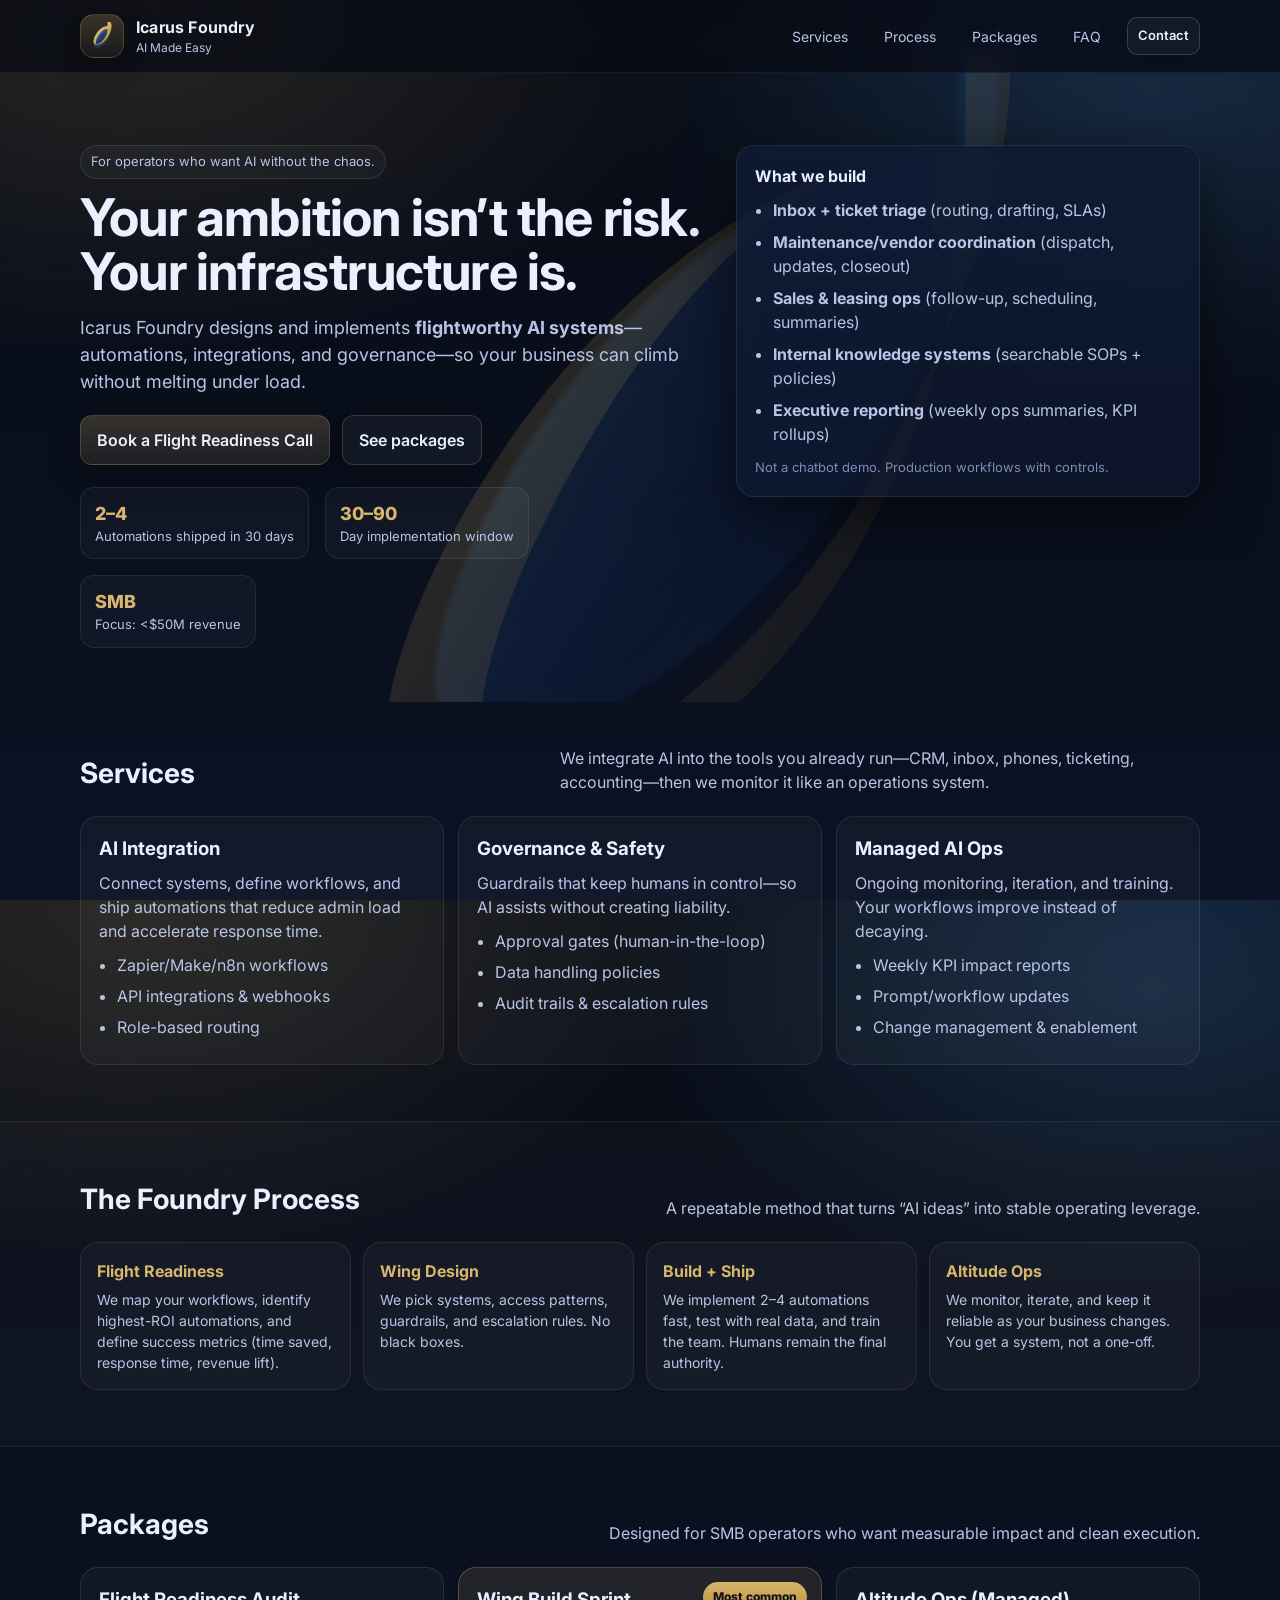
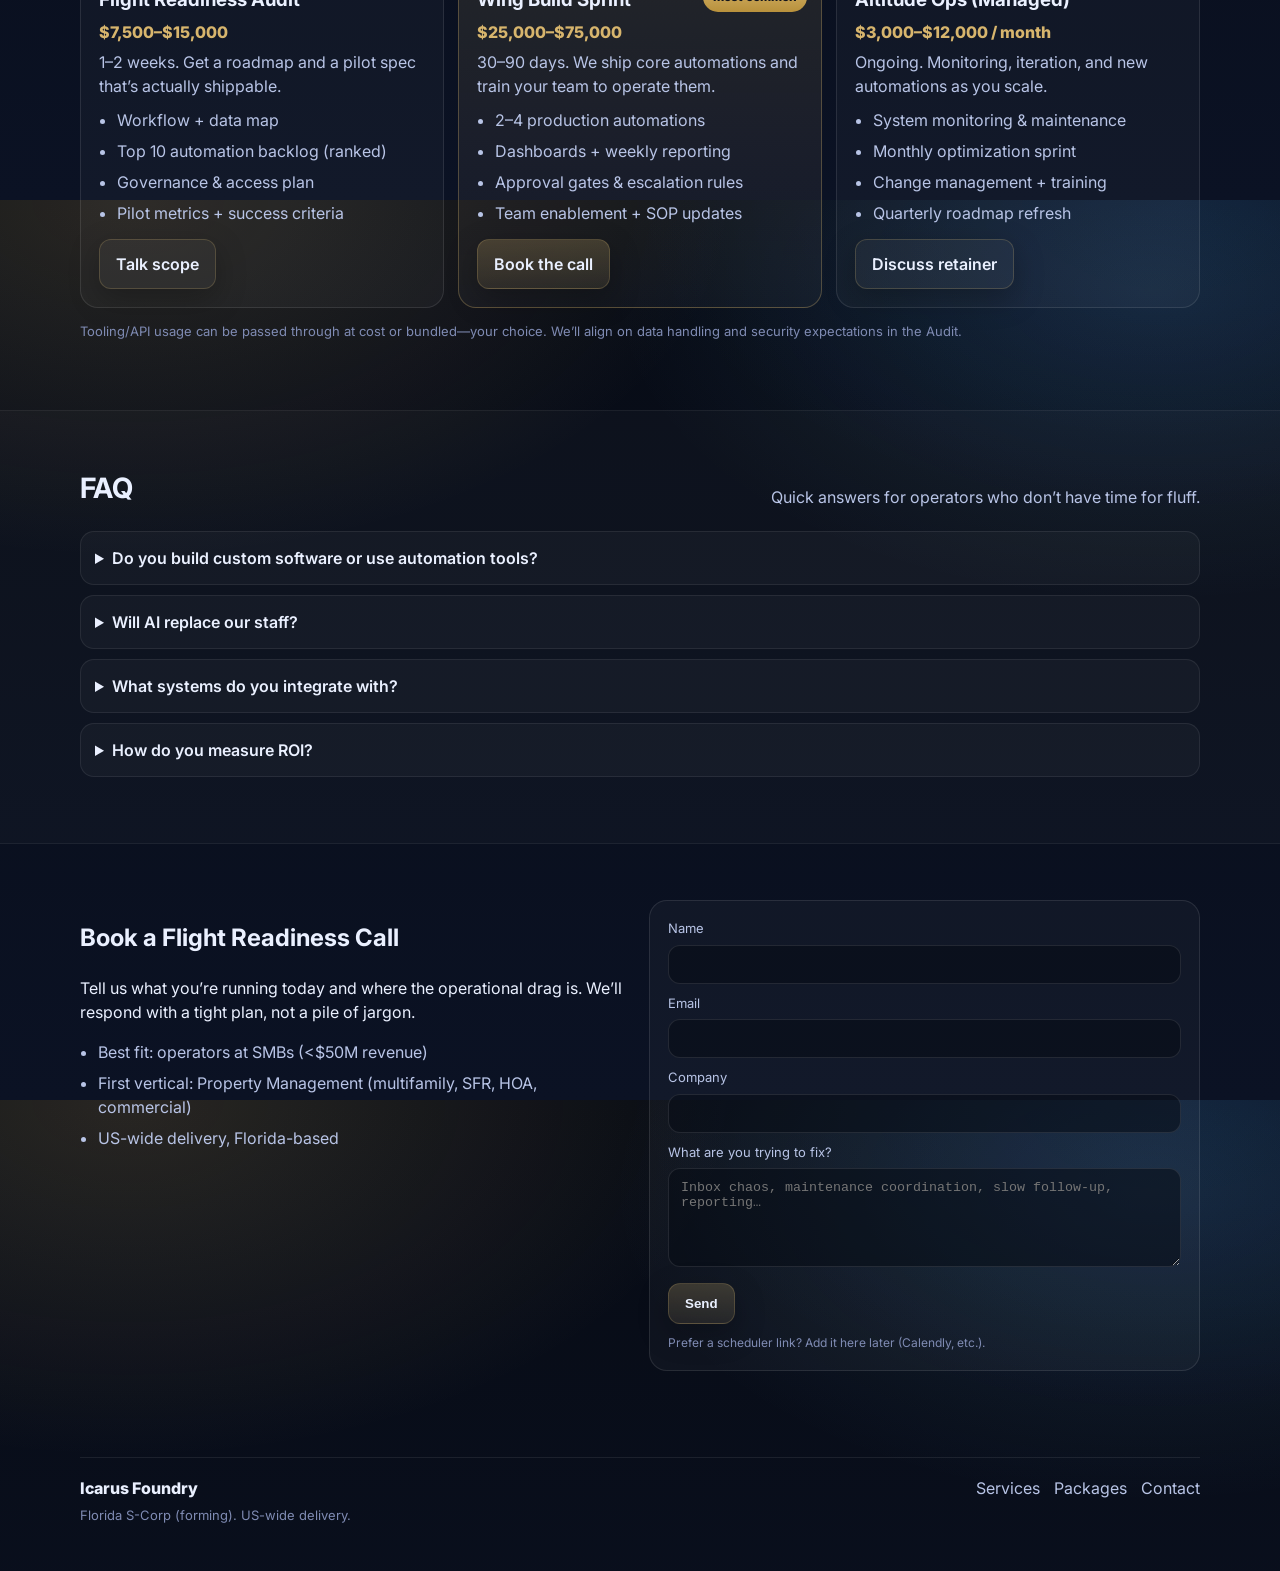
==== icarusfoundry-site/index.html @ 7fe3cd3c "Add Gold Key Realty static site scaffold" ====
<!doctype html>
<html lang="en">
<head>
  <meta charset="utf-8" />
  <meta name="viewport" content="width=device-width, initial-scale=1" />
  <meta name="description" content="Icarus Foundry builds flightworthy AI integrations for small businesses—automations, integrations, and governance that hold altitude." />

  <title>Icarus Foundry — Flightworthy AI Integrations</title>

  <link rel="preconnect" href="https://fonts.googleapis.com">
  <link rel="preconnect" href="https://fonts.gstatic.com" crossorigin>
  <link href="https://fonts.googleapis.com/css2?family=Inter:wght@300;400;500;600;700&display=swap" rel="stylesheet">
  <link rel="stylesheet" href="styles.css" />

  <!-- Open Graph -->
  <meta property="og:title" content="Icarus Foundry" />
  <meta property="og:description" content="Build wings that hold altitude. Production-grade AI integrations for SMBs." />
  <meta property="og:type" content="website" />
  <meta property="og:url" content="https://icarusfoundry.com" />
  <!-- TODO: add og:image once you have a logo/preview card -->

  <link rel="icon" href="data:image/svg+xml,%3Csvg xmlns='http://www.w3.org/2000/svg' viewBox='0 0 100 100'%3E%3Ctext y='0.9em' font-size='90'%3E%E2%9C%88%EF%B8%8F%3C/text%3E%3C/svg%3E">
</head>
<body>
  <a class="skip" href="#main">Skip to content</a>

  <header class="header">
    <div class="container header__inner">
      <div class="brand">
        <div class="brand__mark" aria-hidden="true">
          <img src="assets/feather-mark.svg" alt="" width="28" height="28" />
        </div>
        <div class="brand__text">
          <div class="brand__name">Icarus Foundry</div>
          <div class="brand__tag">AI Made Easy</div>
        </div>
      </div>

      <nav class="nav" aria-label="Primary">
        <a href="#services">Services</a>
        <a href="#process">Process</a>
        <a href="#packages">Packages</a>
        <a href="#faq">FAQ</a>
        <a class="btn btn--sm btn--ghost" href="#contact">Contact</a>
      </nav>
    </div>
  </header>

  <main id="main">
    <section class="hero">
      <div class="container hero__inner">
        <div class="hero__copy">
          <p class="kicker">For operators who want AI without the chaos.</p>
          <h1>Your ambition isn’t the risk. Your infrastructure is.</h1>
          <p class="lead">Icarus Foundry designs and implements <strong>flightworthy AI systems</strong>—automations, integrations, and governance—so your business can climb without melting under load.</p>

          <div class="hero__cta">
            <!-- TODO: replace # with your Calendly/booking link -->
            <a class="btn" href="#contact">Book a Flight Readiness Call</a>
            <a class="btn btn--ghost" href="#packages">See packages</a>
          </div>

          <div class="proof">
            <div class="proof__item">
              <div class="proof__num">2–4</div>
              <div class="proof__label">Automations shipped in 30 days</div>
            </div>
            <div class="proof__item">
              <div class="proof__num">30–90</div>
              <div class="proof__label">Day implementation window</div>
            </div>
            <div class="proof__item">
              <div class="proof__num">SMB</div>
              <div class="proof__label">Focus: &lt;$50M revenue</div>
            </div>
          </div>
        </div>

        <div class="hero__card" role="region" aria-label="What we build">
          <div class="card">
            <div class="card__title">What we build</div>
            <ul class="list">
              <li><strong>Inbox + ticket triage</strong> (routing, drafting, SLAs)</li>
              <li><strong>Maintenance/vendor coordination</strong> (dispatch, updates, closeout)</li>
              <li><strong>Sales & leasing ops</strong> (follow-up, scheduling, summaries)</li>
              <li><strong>Internal knowledge systems</strong> (searchable SOPs + policies)</li>
              <li><strong>Executive reporting</strong> (weekly ops summaries, KPI rollups)</li>
            </ul>
            <div class="card__note">Not a chatbot demo. Production workflows with controls.</div>
          </div>
        </div>
      </div>
    </section>

    <section id="services" class="section">
      <div class="container">
        <div class="section__head">
          <h2>Services</h2>
          <p>We integrate AI into the tools you already run—CRM, inbox, phones, ticketing, accounting—then we monitor it like an operations system.</p>
        </div>

        <div class="grid grid--3">
          <div class="panel">
            <h3>AI Integration</h3>
            <p>Connect systems, define workflows, and ship automations that reduce admin load and accelerate response time.</p>
            <ul class="bullets">
              <li>Zapier/Make/n8n workflows</li>
              <li>API integrations & webhooks</li>
              <li>Role-based routing</li>
            </ul>
          </div>

          <div class="panel">
            <h3>Governance & Safety</h3>
            <p>Guardrails that keep humans in control—so AI assists without creating liability.</p>
            <ul class="bullets">
              <li>Approval gates (human-in-the-loop)</li>
              <li>Data handling policies</li>
              <li>Audit trails & escalation rules</li>
            </ul>
          </div>

          <div class="panel">
            <h3>Managed AI Ops</h3>
            <p>Ongoing monitoring, iteration, and training. Your workflows improve instead of decaying.</p>
            <ul class="bullets">
              <li>Weekly KPI impact reports</li>
              <li>Prompt/workflow updates</li>
              <li>Change management & enablement</li>
            </ul>
          </div>
        </div>
      </div>
    </section>

    <section id="process" class="section section--alt">
      <div class="container">
        <div class="section__head">
          <h2>The Foundry Process</h2>
          <p>A repeatable method that turns “AI ideas” into stable operating leverage.</p>
        </div>

        <ol class="steps">
          <li>
            <div class="steps__title">Flight Readiness</div>
            <div class="steps__body">We map your workflows, identify highest-ROI automations, and define success metrics (time saved, response time, revenue lift).</div>
          </li>
          <li>
            <div class="steps__title">Wing Design</div>
            <div class="steps__body">We pick systems, access patterns, guardrails, and escalation rules. No black boxes.</div>
          </li>
          <li>
            <div class="steps__title">Build + Ship</div>
            <div class="steps__body">We implement 2–4 automations fast, test with real data, and train the team. Humans remain the final authority.</div>
          </li>
          <li>
            <div class="steps__title">Altitude Ops</div>
            <div class="steps__body">We monitor, iterate, and keep it reliable as your business changes. You get a system, not a one-off.</div>
          </li>
        </ol>
      </div>
    </section>

    <section id="packages" class="section">
      <div class="container">
        <div class="section__head">
          <h2>Packages</h2>
          <p>Designed for SMB operators who want measurable impact and clean execution.</p>
        </div>

        <div class="pricing">
          <div class="price">
            <div class="price__top">
              <h3>Flight Readiness Audit</h3>
              <div class="price__range">$7,500–$15,000</div>
              <p>1–2 weeks. Get a roadmap and a pilot spec that’s actually shippable.</p>
            </div>
            <ul>
              <li>Workflow + data map</li>
              <li>Top 10 automation backlog (ranked)</li>
              <li>Governance & access plan</li>
              <li>Pilot metrics + success criteria</li>
            </ul>
            <a class="btn btn--ghost" href="#contact">Talk scope</a>
          </div>

          <div class="price price--featured">
            <div class="badge">Most common</div>
            <div class="price__top">
              <h3>Wing Build Sprint</h3>
              <div class="price__range">$25,000–$75,000</div>
              <p>30–90 days. We ship core automations and train your team to operate them.</p>
            </div>
            <ul>
              <li>2–4 production automations</li>
              <li>Dashboards + weekly reporting</li>
              <li>Approval gates & escalation rules</li>
              <li>Team enablement + SOP updates</li>
            </ul>
            <a class="btn" href="#contact">Book the call</a>
          </div>

          <div class="price">
            <div class="price__top">
              <h3>Altitude Ops (Managed)</h3>
              <div class="price__range">$3,000–$12,000 / month</div>
              <p>Ongoing. Monitoring, iteration, and new automations as you scale.</p>
            </div>
            <ul>
              <li>System monitoring & maintenance</li>
              <li>Monthly optimization sprint</li>
              <li>Change management + training</li>
              <li>Quarterly roadmap refresh</li>
            </ul>
            <a class="btn btn--ghost" href="#contact">Discuss retainer</a>
          </div>
        </div>

        <p class="fineprint">Tooling/API usage can be passed through at cost or bundled—your choice. We’ll align on data handling and security expectations in the Audit.</p>
      </div>
    </section>

    <section id="faq" class="section section--alt">
      <div class="container">
        <div class="section__head">
          <h2>FAQ</h2>
          <p>Quick answers for operators who don’t have time for fluff.</p>
        </div>

        <div class="faq">
          <details>
            <summary>Do you build custom software or use automation tools?</summary>
            <div class="faq__body">Both. We start with the simplest reliable path (often Zapier/Make/n8n). If your workflow needs custom code for security, scale, or performance, we build it.</div>
          </details>
          <details>
            <summary>Will AI replace our staff?</summary>
            <div class="faq__body">No. The goal is to remove repetitive admin work and improve response time. Humans stay in control—especially for approvals, money movement, and sensitive comms.</div>
          </details>
          <details>
            <summary>What systems do you integrate with?</summary>
            <div class="faq__body">Common: Google Workspace, Microsoft 365, CRMs, ticketing tools, phone systems, and property management platforms. We’ll confirm what’s possible during the Audit.</div>
          </details>
          <details>
            <summary>How do you measure ROI?</summary>
            <div class="faq__body">We set metrics up front: hours saved, time-to-response, ticket throughput, conversion rates, and error reduction. You’ll get a weekly summary during implementation.</div>
          </details>
        </div>
      </div>
    </section>

    <section id="contact" class="section">
      <div class="container">
        <div class="contact">
          <div>
            <h2>Book a Flight Readiness Call</h2>
            <p>Tell us what you’re running today and where the operational drag is. We’ll respond with a tight plan, not a pile of jargon.</p>
            <ul class="bullets">
              <li>Best fit: operators at SMBs (&lt;$50M revenue)</li>
              <li>First vertical: Property Management (multifamily, SFR, HOA, commercial)</li>
              <li>US-wide delivery, Florida-based</li>
            </ul>
          </div>

          <form class="form" action="mailto:hello@icarusfoundry.com" method="post" enctype="text/plain">
            <label>
              Name
              <input name="name" autocomplete="name" required />
            </label>
            <label>
              Email
              <input name="email" type="email" autocomplete="email" required />
            </label>
            <label>
              Company
              <input name="company" autocomplete="organization" />
            </label>
            <label>
              What are you trying to fix?
              <textarea name="message" rows="5" placeholder="Inbox chaos, maintenance coordination, slow follow-up, reporting…"></textarea>
            </label>
            <button class="btn" type="submit">Send</button>
            <p class="form__note">Prefer a scheduler link? Add it here later (Calendly, etc.).</p>
          </form>
        </div>
      </div>
    </section>

    <footer class="footer">
      <div class="container footer__inner">
        <div>
          <div class="footer__brand">Icarus Foundry</div>
          <div class="footer__small">Florida S-Corp (forming). US-wide delivery.</div>
        </div>
        <div class="footer__links">
          <a href="#services">Services</a>
          <a href="#packages">Packages</a>
          <a href="#contact">Contact</a>
        </div>
      </div>
    </footer>
  </main>
</body>
</html>
---- icarusfoundry-site/styles.css ----
:root{
  --bg:#070B14;
  --bg2:#0B1224;
  --panel:#0F1A33;
  --text:#EAF0FF;
  --muted:#B8C4E6;
  --faint:#7F8BB3;
  --gold:#D7B56D;
  --gold2:#B8913C;
  --blue:#2D7CFF;
  --blue2:#6CC7FF;
  --border:rgba(215,181,109,0.22);
  --shadow: 0 18px 60px rgba(0,0,0,0.55);
}

*{box-sizing:border-box}
html,body{height:100%}
body{
  margin:0;
  font-family:Inter, system-ui, -apple-system, Segoe UI, Roboto, Arial, sans-serif;
  background:
    url("assets/feather-watermark.svg") no-repeat,
    radial-gradient(1100px 650px at 10% 0%, rgba(215,181,109,0.16), transparent 55%),
    radial-gradient(900px 520px at 90% 10%, rgba(108,199,255,0.12), transparent 60%),
    radial-gradient(900px 520px at 92% 0%, rgba(45,124,255,0.10), transparent 60%),
    linear-gradient(180deg, var(--bg), var(--bg2));
  background-position: 85% 20%, 0 0, 0 0, 0 0, 0 0;
  background-size: 980px auto, auto, auto, auto, auto;
  color:var(--text);
  line-height:1.5;
}

a{color:inherit; text-decoration:none}
a:hover{opacity:0.92}

.container{width:min(1120px, calc(100% - 40px)); margin:0 auto;}

.skip{
  position:absolute; left:-9999px; top:auto; width:1px; height:1px; overflow:hidden;
}
.skip:focus{left:16px; top:16px; width:auto; height:auto; padding:10px 12px; background:#000; border:1px solid var(--border)}

.header{
  position:sticky; top:0; z-index:50;
  backdrop-filter: blur(10px);
  background: rgba(7,11,20,0.72);
  border-bottom:1px solid rgba(255,255,255,0.06);
}
.header__inner{display:flex; align-items:center; justify-content:space-between; gap:16px; padding:14px 0;}

.brand{display:flex; align-items:center; gap:12px;}
.brand__mark{
  width:44px; height:44px; display:grid; place-items:center;
  border-radius:14px;
  background:linear-gradient(180deg, rgba(215,181,109,0.22), rgba(215,181,109,0.06));
  border:1px solid var(--border);
  box-shadow: 0 10px 30px rgba(0,0,0,0.25);
}
.brand__mark img{display:block; width:28px; height:28px; filter: drop-shadow(0 10px 18px rgba(0,0,0,0.35));}
.brand__name{font-weight:700; letter-spacing:0.2px;}
.brand__tag{font-size:12px; color:var(--muted)}

.nav{display:flex; align-items:center; gap:16px; color:var(--muted); font-size:14px;}
.nav a{padding:8px 10px; border-radius:10px;}
.nav a:hover{background:rgba(255,255,255,0.04);}

.btn{
  display:inline-flex; align-items:center; justify-content:center;
  gap:10px;
  padding:12px 16px;
  border-radius:12px;
  border:1px solid var(--border);
  background:linear-gradient(180deg, rgba(215,181,109,0.22), rgba(215,181,109,0.10));
  color:var(--text);
  font-weight:600;
  box-shadow: 0 10px 30px rgba(0,0,0,0.25);
}
.btn:hover{transform: translateY(-1px); transition: transform 120ms ease;}
.btn--ghost{background:rgba(255,255,255,0.04)}
.btn--sm{padding:9px 12px; border-radius:10px; font-size:13px;}

.hero{padding:72px 0 42px;}
.hero__inner{display:grid; grid-template-columns: 1.15fr 0.85fr; gap:28px; align-items:start;}

.kicker{
  display:inline-block;
  margin:0 0 12px;
  padding:6px 10px;
  border-radius:999px;
  border:1px solid rgba(255,255,255,0.10);
  background:rgba(255,255,255,0.03);
  color:var(--muted);
  font-size:13px;
}

h1{font-size:52px; line-height:1.05; margin:0 0 14px; letter-spacing:-0.8px;}
.lead{font-size:18px; color:var(--muted); margin:0 0 20px;}
.hero__cta{display:flex; gap:12px; flex-wrap:wrap; margin:18px 0 20px;}

.proof{display:flex; gap:16px; flex-wrap:wrap; margin-top:22px;}
.proof__item{
  min-width:160px;
  padding:12px 14px;
  border-radius:14px;
  border:1px solid rgba(255,255,255,0.08);
  background:rgba(255,255,255,0.03);
}
.proof__num{font-weight:800; color:var(--gold); font-size:18px;}
.proof__label{color:var(--muted); font-size:13px;}

.hero__card .card{
  background: linear-gradient(180deg, rgba(15,26,51,0.90), rgba(15,26,51,0.55));
  border:1px solid rgba(255,255,255,0.08);
  border-radius:18px;
  padding:18px;
  box-shadow: var(--shadow);
}
.card__title{font-weight:700; margin-bottom:10px;}
.card__note{margin-top:12px; color:var(--faint); font-size:13px;}

.list{padding-left:18px; margin:0; color:var(--muted)}
.list li{margin:8px 0}

.section{padding:56px 0;}
.section--alt{background:rgba(255,255,255,0.02); border-top:1px solid rgba(255,255,255,0.06); border-bottom:1px solid rgba(255,255,255,0.06);}
.section__head{display:flex; justify-content:space-between; align-items:flex-end; gap:20px; margin-bottom:22px;}
.section__head h2{margin:0; font-size:28px;}
.section__head p{margin:0; color:var(--muted); max-width:64ch;}

.grid{display:grid; gap:14px;}
.grid--3{grid-template-columns: repeat(3, 1fr);}

.panel{
  background:rgba(255,255,255,0.03);
  border:1px solid rgba(255,255,255,0.08);
  border-radius:18px;
  padding:18px;
}
.panel h3{margin:0 0 8px;}
.panel p{margin:0 0 10px; color:var(--muted)}
.bullets{margin:0; padding-left:18px; color:var(--muted)}
.bullets li{margin:7px 0}

.steps{list-style:none; padding:0; margin:0; display:grid; gap:12px; grid-template-columns: repeat(4, 1fr);}
.steps li{
  background:rgba(255,255,255,0.03);
  border:1px solid rgba(255,255,255,0.08);
  border-radius:18px;
  padding:16px;
}
.steps__title{font-weight:700; color:var(--gold); margin-bottom:6px;}
.steps__body{color:var(--muted); font-size:14px;}

.pricing{display:grid; grid-template-columns: repeat(3, 1fr); gap:14px; align-items:stretch;}
.price{
  position:relative;
  background:rgba(255,255,255,0.03);
  border:1px solid rgba(255,255,255,0.10);
  border-radius:18px;
  padding:18px;
}
.price--featured{
  background: linear-gradient(180deg, rgba(215,181,109,0.12), rgba(255,255,255,0.03));
  border:1px solid rgba(215,181,109,0.30);
}
.badge{
  position:absolute; top:14px; right:14px;
  padding:6px 10px;
  border-radius:999px;
  font-size:12px;
  color:#10131c;
  background: linear-gradient(180deg, var(--gold), var(--gold2));
  font-weight:800;
}
.price__top h3{margin:0 0 6px;}
.price__range{color:var(--gold); font-weight:800; margin-bottom:6px;}
.price p{margin:0 0 10px; color:var(--muted)}
.price ul{margin:0 0 14px; padding-left:18px; color:var(--muted)}
.price li{margin:7px 0}

.fineprint{margin-top:14px; color:var(--faint); font-size:13px;}

.faq details{
  background:rgba(255,255,255,0.03);
  border:1px solid rgba(255,255,255,0.08);
  border-radius:14px;
  padding:14px 14px;
  margin:10px 0;
}
.faq summary{cursor:pointer; font-weight:600;}
.faq__body{margin-top:10px; color:var(--muted)}

.contact{display:grid; grid-template-columns: 1fr 1fr; gap:18px; align-items:start;}
.form{
  background:rgba(255,255,255,0.03);
  border:1px solid rgba(255,255,255,0.10);
  border-radius:18px;
  padding:18px;
}
label{display:block; font-size:13px; color:var(--muted); margin-bottom:10px;}
input, textarea{
  width:100%;
  margin-top:6px;
  padding:11px 12px;
  border-radius:12px;
  border:1px solid rgba(255,255,255,0.10);
  background:rgba(7,11,20,0.55);
  color:var(--text);
  outline:none;
}
input:focus, textarea:focus{border-color: rgba(215,181,109,0.55)}
.form__note{margin:10px 0 0; color:var(--faint); font-size:12px;}

.footer{padding:30px 0 46px; color:var(--muted)}
.footer__inner{display:flex; justify-content:space-between; gap:16px; align-items:flex-start; border-top:1px solid rgba(255,255,255,0.08); padding-top:18px;}
.footer__brand{font-weight:800; color:var(--text)}
.footer__small{color:var(--faint); font-size:13px; margin-top:6px;}
.footer__links{display:flex; gap:14px; flex-wrap:wrap}

@media (max-width: 980px){
  h1{font-size:40px}
  .hero__inner{grid-template-columns: 1fr;}
  .grid--3{grid-template-columns:1fr}
  .steps{grid-template-columns:1fr}
  .pricing{grid-template-columns:1fr}
  .contact{grid-template-columns:1fr}
  .nav{display:none}
}
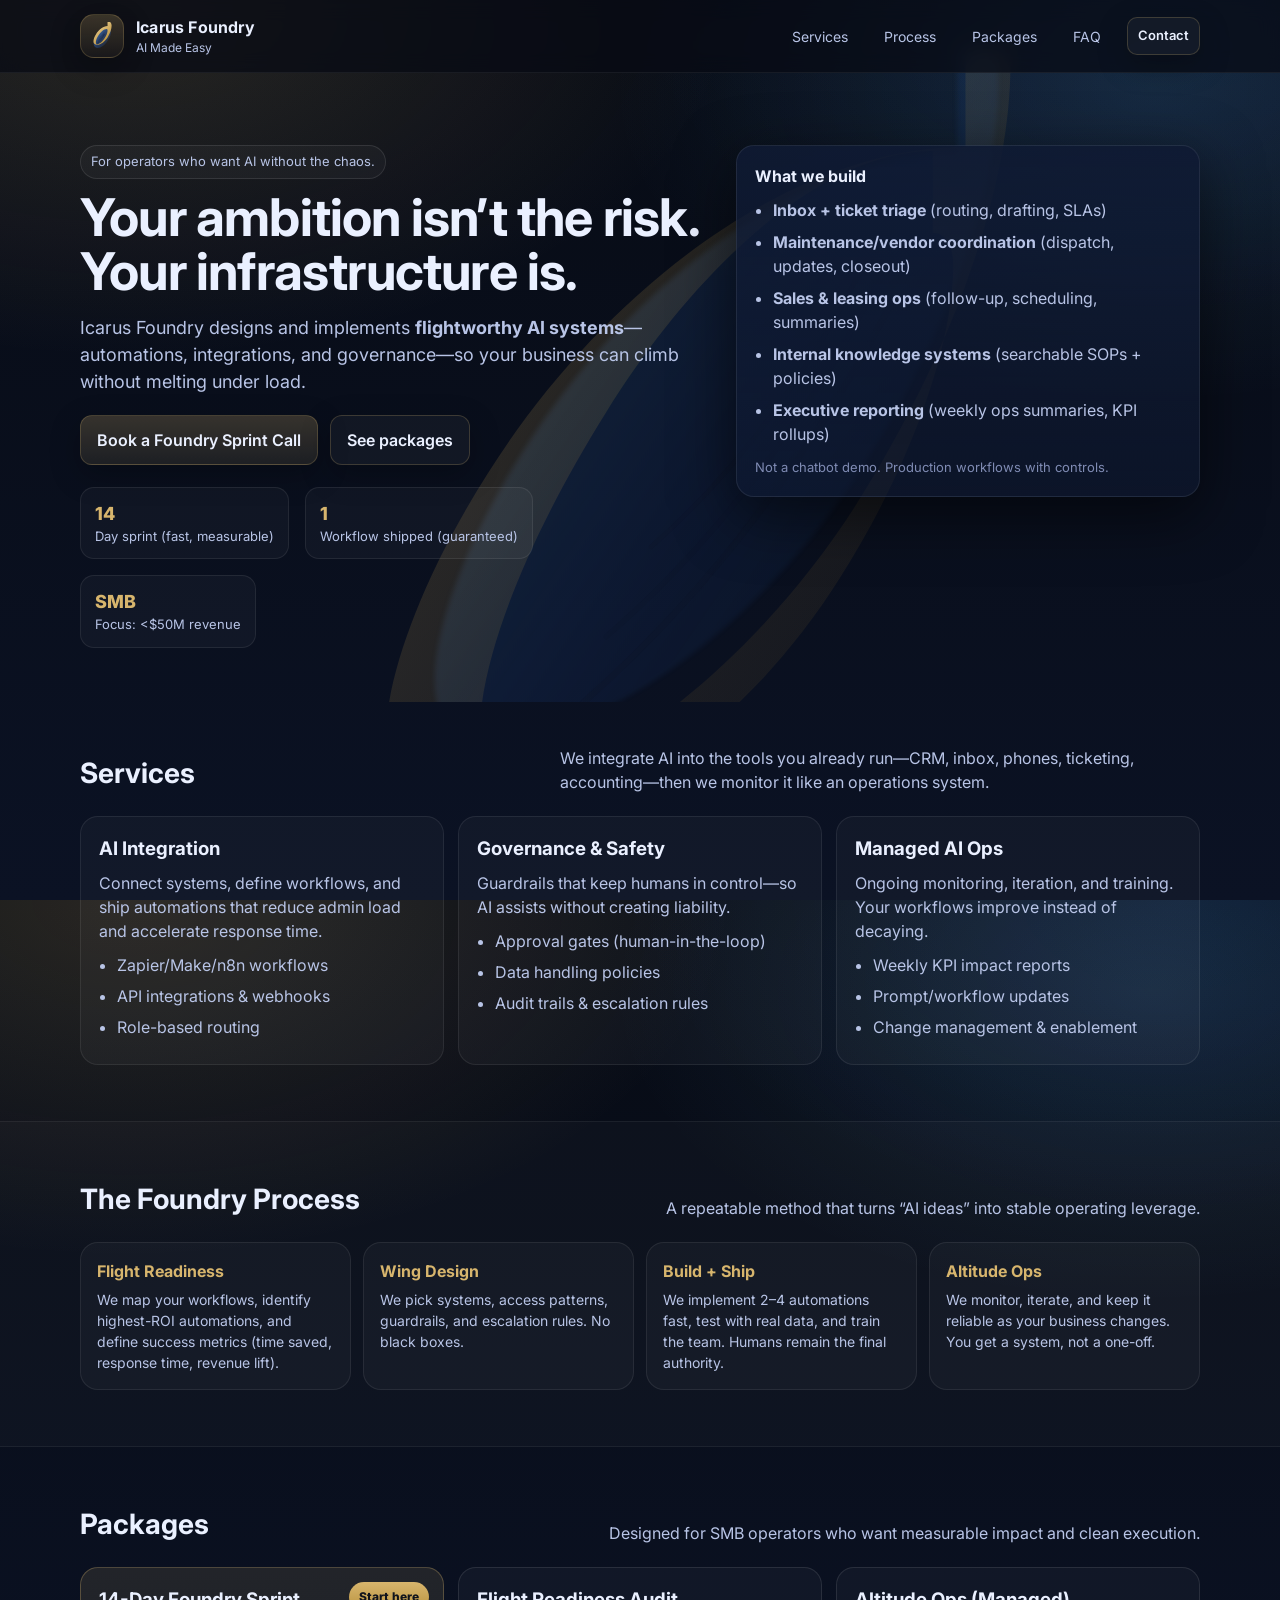
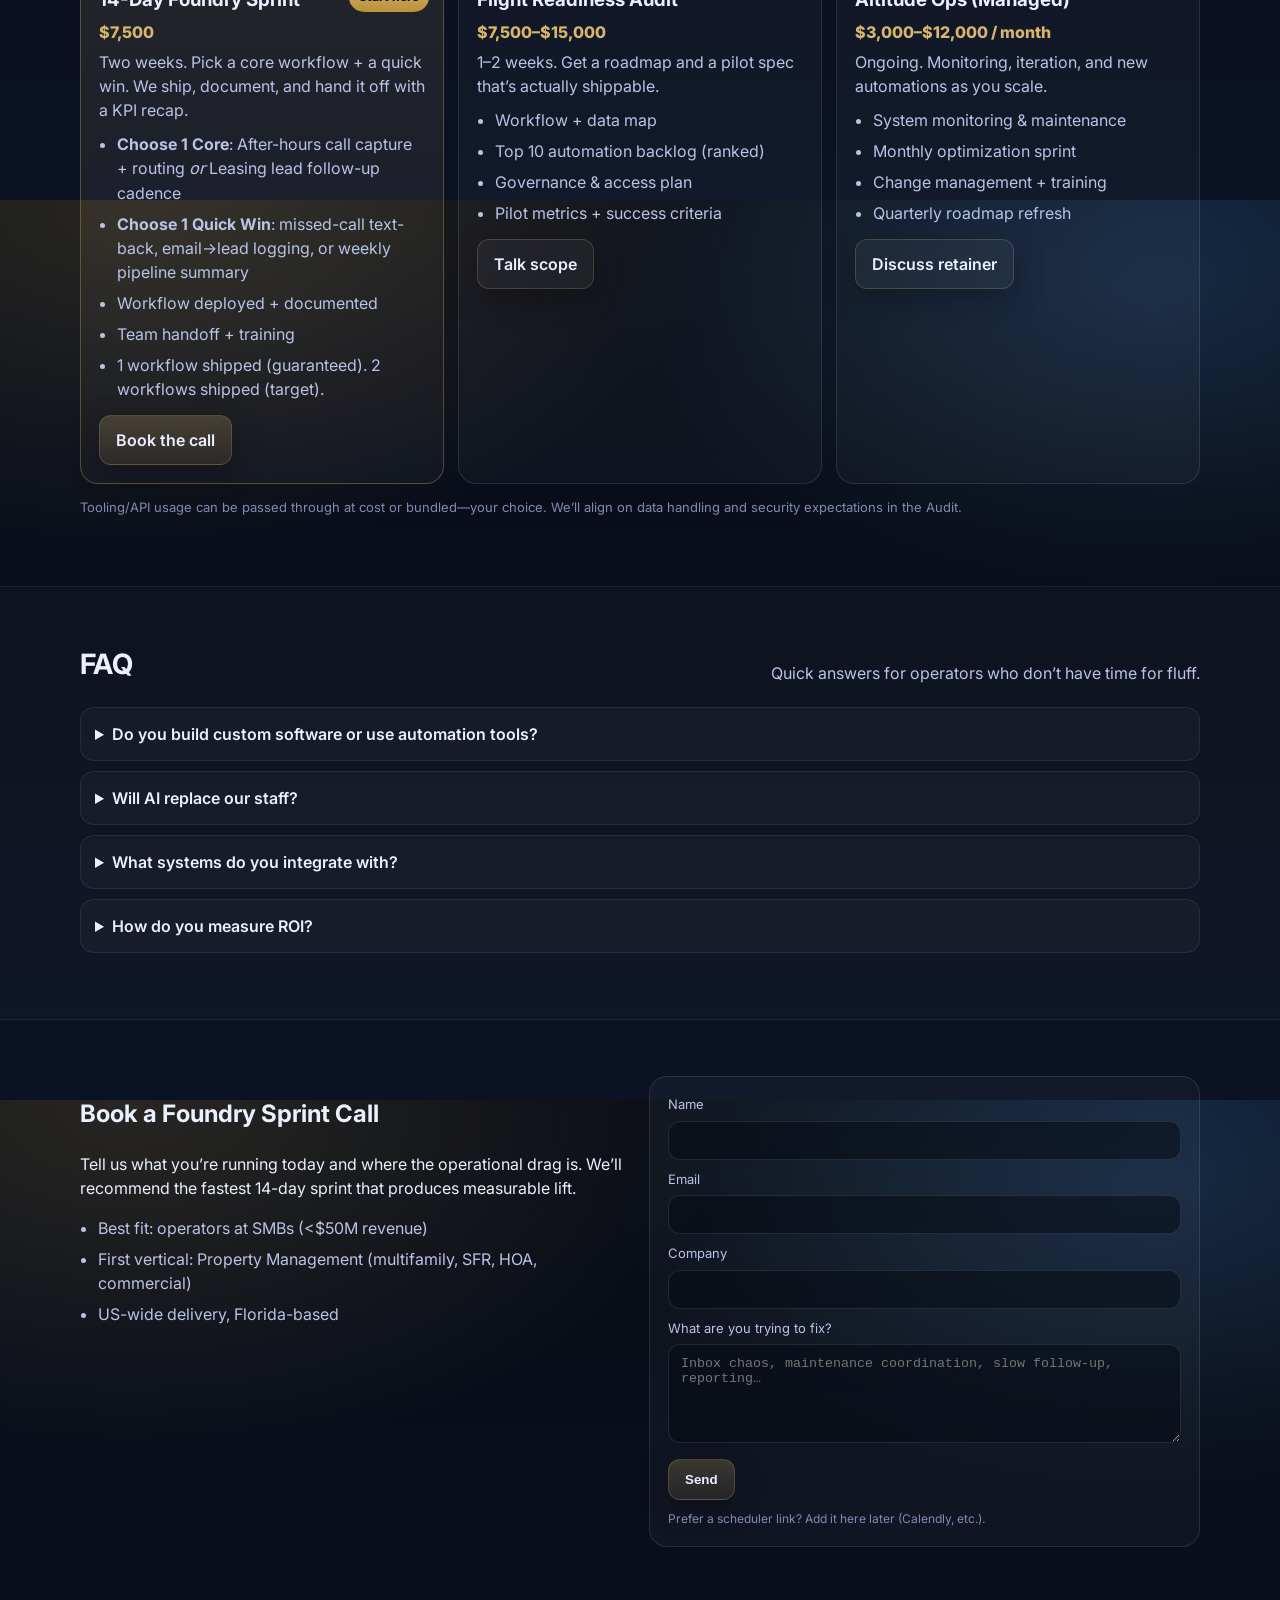
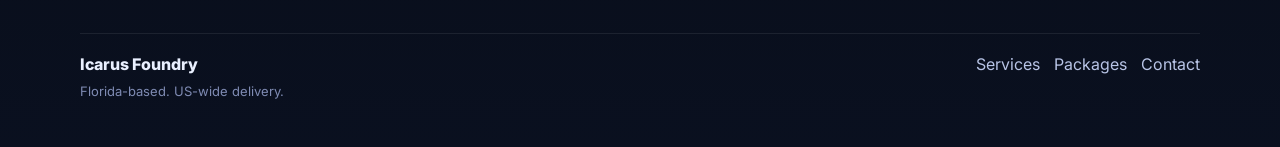
==== commit c927da49: "Update Icarus Foundry site with 14-Day Foundry Sprint offer" ====
--- a/icarusfoundry-site/index.html
+++ b/icarusfoundry-site/index.html
@@ -55,19 +55,18 @@
           <p class="lead">Icarus Foundry designs and implements <strong>flightworthy AI systems</strong>—automations, integrations, and governance—so your business can climb without melting under load.</p>
 
           <div class="hero__cta">
-            <!-- TODO: replace # with your Calendly/booking link -->
-            <a class="btn" href="#contact">Book a Flight Readiness Call</a>
+            <a class="btn" href="https://calendly.com/bigpapifromthenorth/30min" target="_blank" rel="noreferrer">Book a Foundry Sprint Call</a>
             <a class="btn btn--ghost" href="#packages">See packages</a>
           </div>
 
           <div class="proof">
             <div class="proof__item">
-              <div class="proof__num">2–4</div>
-              <div class="proof__label">Automations shipped in 30 days</div>
+              <div class="proof__num">14</div>
+              <div class="proof__label">Day sprint (fast, measurable)</div>
             </div>
             <div class="proof__item">
-              <div class="proof__num">30–90</div>
-              <div class="proof__label">Day implementation window</div>
+              <div class="proof__num">1</div>
+              <div class="proof__label">Workflow shipped (guaranteed)</div>
             </div>
             <div class="proof__item">
               <div class="proof__num">SMB</div>
@@ -169,6 +168,23 @@
         </div>
 
         <div class="pricing">
+          <div class="price price--featured">
+            <div class="badge">Start here</div>
+            <div class="price__top">
+              <h3>14-Day Foundry Sprint</h3>
+              <div class="price__range">$7,500</div>
+              <p>Two weeks. Pick a core workflow + a quick win. We ship, document, and hand it off with a KPI recap.</p>
+            </div>
+            <ul>
+              <li><strong>Choose 1 Core</strong>: After-hours call capture + routing <em>or</em> Leasing lead follow-up cadence</li>
+              <li><strong>Choose 1 Quick Win</strong>: missed-call text-back, email→lead logging, or weekly pipeline summary</li>
+              <li>Workflow deployed + documented</li>
+              <li>Team handoff + training</li>
+              <li>1 workflow shipped (guaranteed). 2 workflows shipped (target).</li>
+            </ul>
+            <a class="btn" href="https://calendly.com/bigpapifromthenorth/30min" target="_blank" rel="noreferrer">Book the call</a>
+          </div>
+
           <div class="price">
             <div class="price__top">
               <h3>Flight Readiness Audit</h3>
@@ -182,22 +198,6 @@
               <li>Pilot metrics + success criteria</li>
             </ul>
             <a class="btn btn--ghost" href="#contact">Talk scope</a>
-          </div>
-
-          <div class="price price--featured">
-            <div class="badge">Most common</div>
-            <div class="price__top">
-              <h3>Wing Build Sprint</h3>
-              <div class="price__range">$25,000–$75,000</div>
-              <p>30–90 days. We ship core automations and train your team to operate them.</p>
-            </div>
-            <ul>
-              <li>2–4 production automations</li>
-              <li>Dashboards + weekly reporting</li>
-              <li>Approval gates & escalation rules</li>
-              <li>Team enablement + SOP updates</li>
-            </ul>
-            <a class="btn" href="#contact">Book the call</a>
           </div>
 
           <div class="price">
@@ -252,8 +252,8 @@
       <div class="container">
         <div class="contact">
           <div>
-            <h2>Book a Flight Readiness Call</h2>
-            <p>Tell us what you’re running today and where the operational drag is. We’ll respond with a tight plan, not a pile of jargon.</p>
+            <h2>Book a Foundry Sprint Call</h2>
+            <p>Tell us what you’re running today and where the operational drag is. We’ll recommend the fastest 14-day sprint that produces measurable lift.</p>
             <ul class="bullets">
               <li>Best fit: operators at SMBs (&lt;$50M revenue)</li>
               <li>First vertical: Property Management (multifamily, SFR, HOA, commercial)</li>
@@ -289,7 +289,7 @@
       <div class="container footer__inner">
         <div>
           <div class="footer__brand">Icarus Foundry</div>
-          <div class="footer__small">Florida S-Corp (forming). US-wide delivery.</div>
+          <div class="footer__small">Florida-based. US-wide delivery.</div>
         </div>
         <div class="footer__links">
           <a href="#services">Services</a>
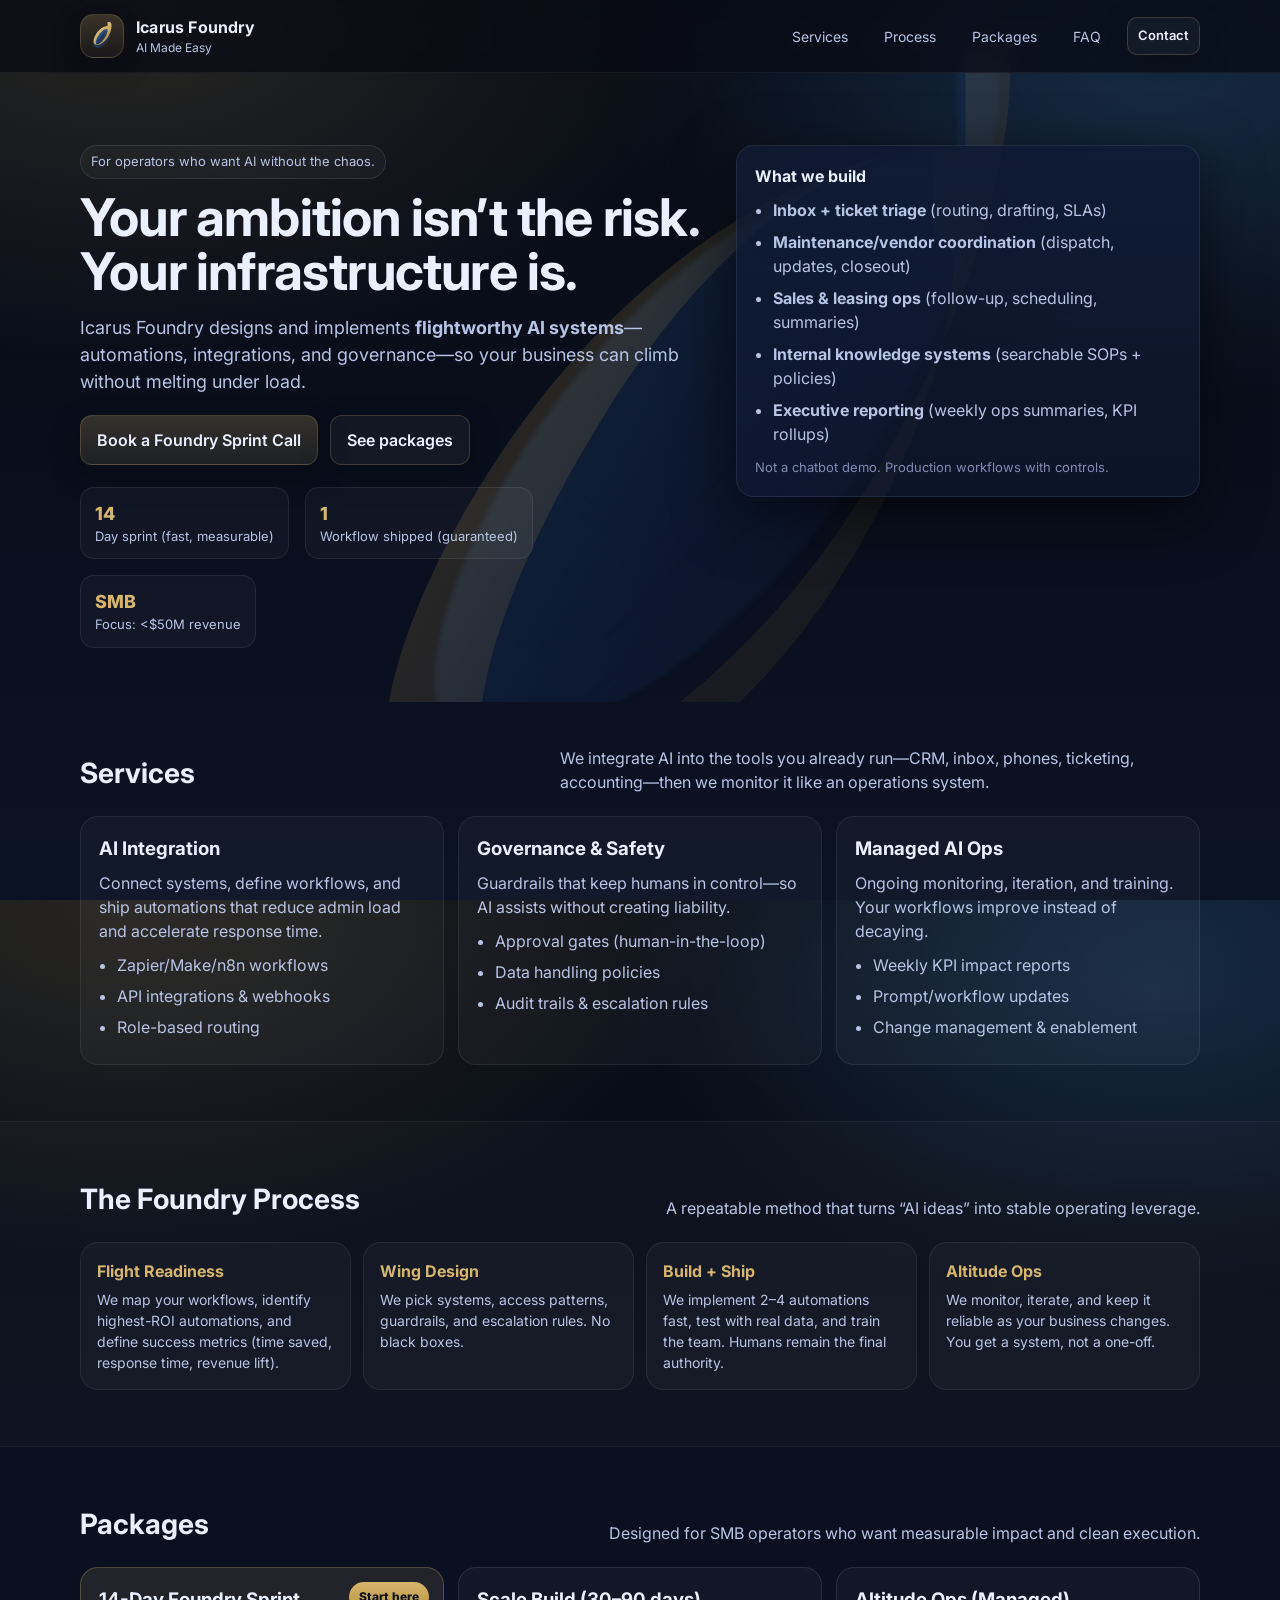
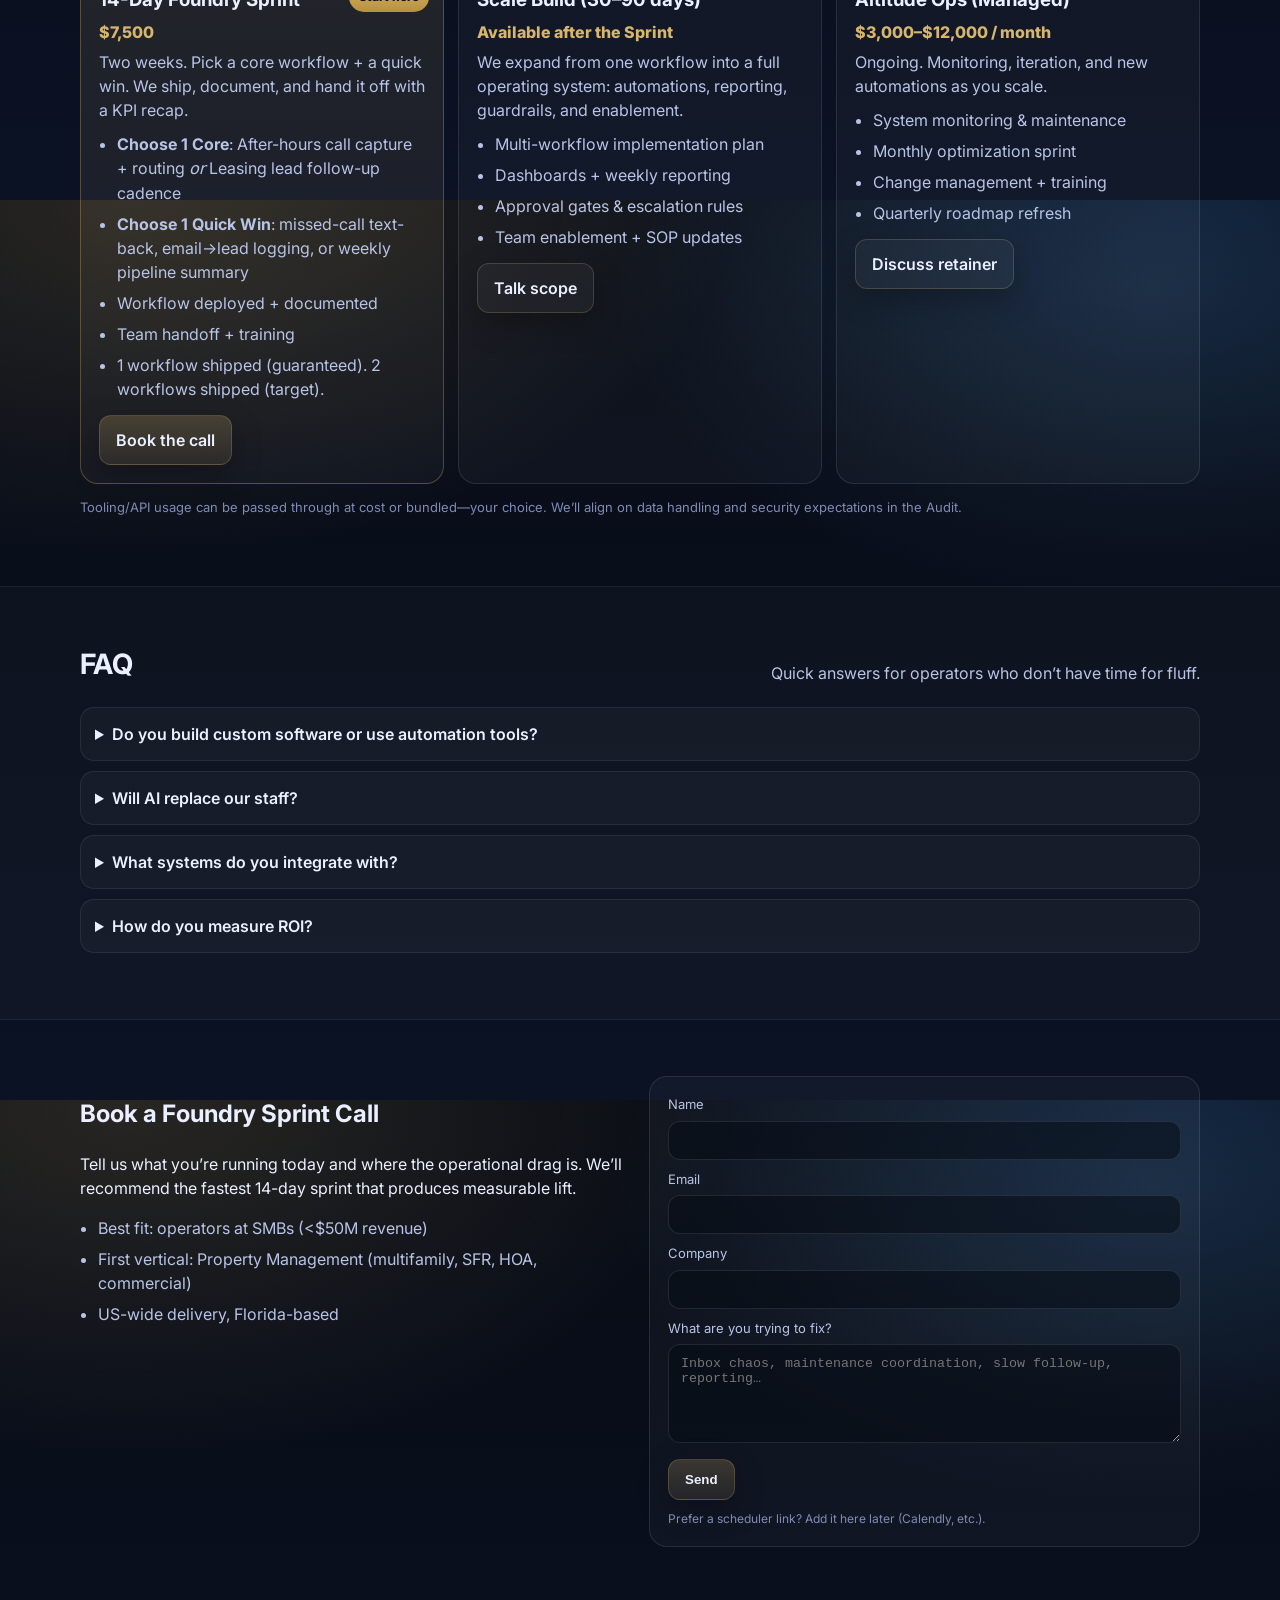
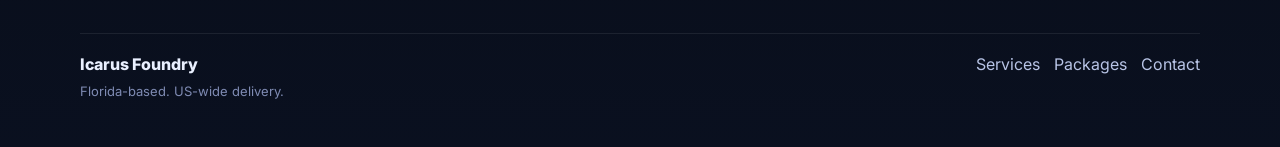
==== commit 9f283ede: "De-emphasize enterprise offer: rename to Scale Build (available after sprint)" ====
--- a/icarusfoundry-site/index.html
+++ b/icarusfoundry-site/index.html
@@ -187,15 +187,15 @@
 
           <div class="price">
             <div class="price__top">
-              <h3>Flight Readiness Audit</h3>
-              <div class="price__range">$7,500–$15,000</div>
-              <p>1–2 weeks. Get a roadmap and a pilot spec that’s actually shippable.</p>
+              <h3>Scale Build (30–90 days)</h3>
+              <div class="price__range">Available after the Sprint</div>
+              <p>We expand from one workflow into a full operating system: automations, reporting, guardrails, and enablement.</p>
             </div>
             <ul>
-              <li>Workflow + data map</li>
-              <li>Top 10 automation backlog (ranked)</li>
-              <li>Governance & access plan</li>
-              <li>Pilot metrics + success criteria</li>
+              <li>Multi-workflow implementation plan</li>
+              <li>Dashboards + weekly reporting</li>
+              <li>Approval gates & escalation rules</li>
+              <li>Team enablement + SOP updates</li>
             </ul>
             <a class="btn btn--ghost" href="#contact">Talk scope</a>
           </div>
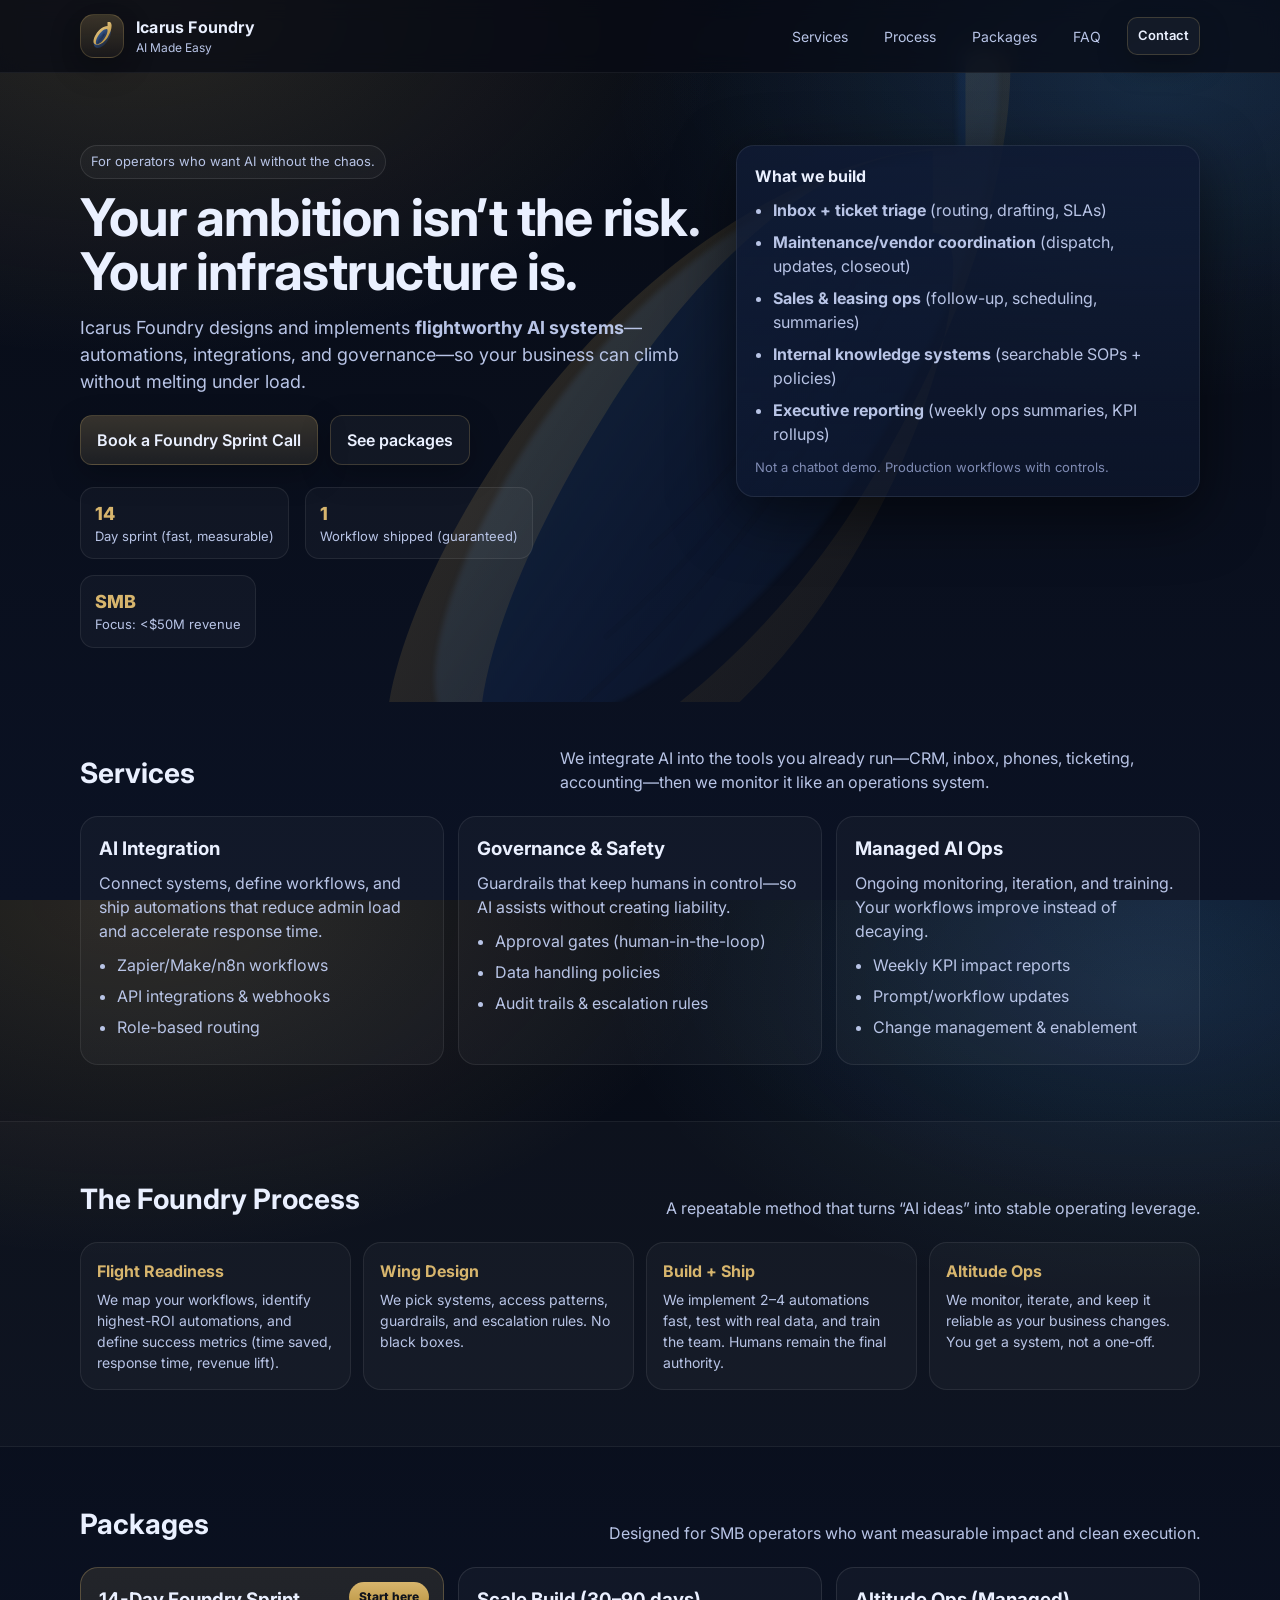
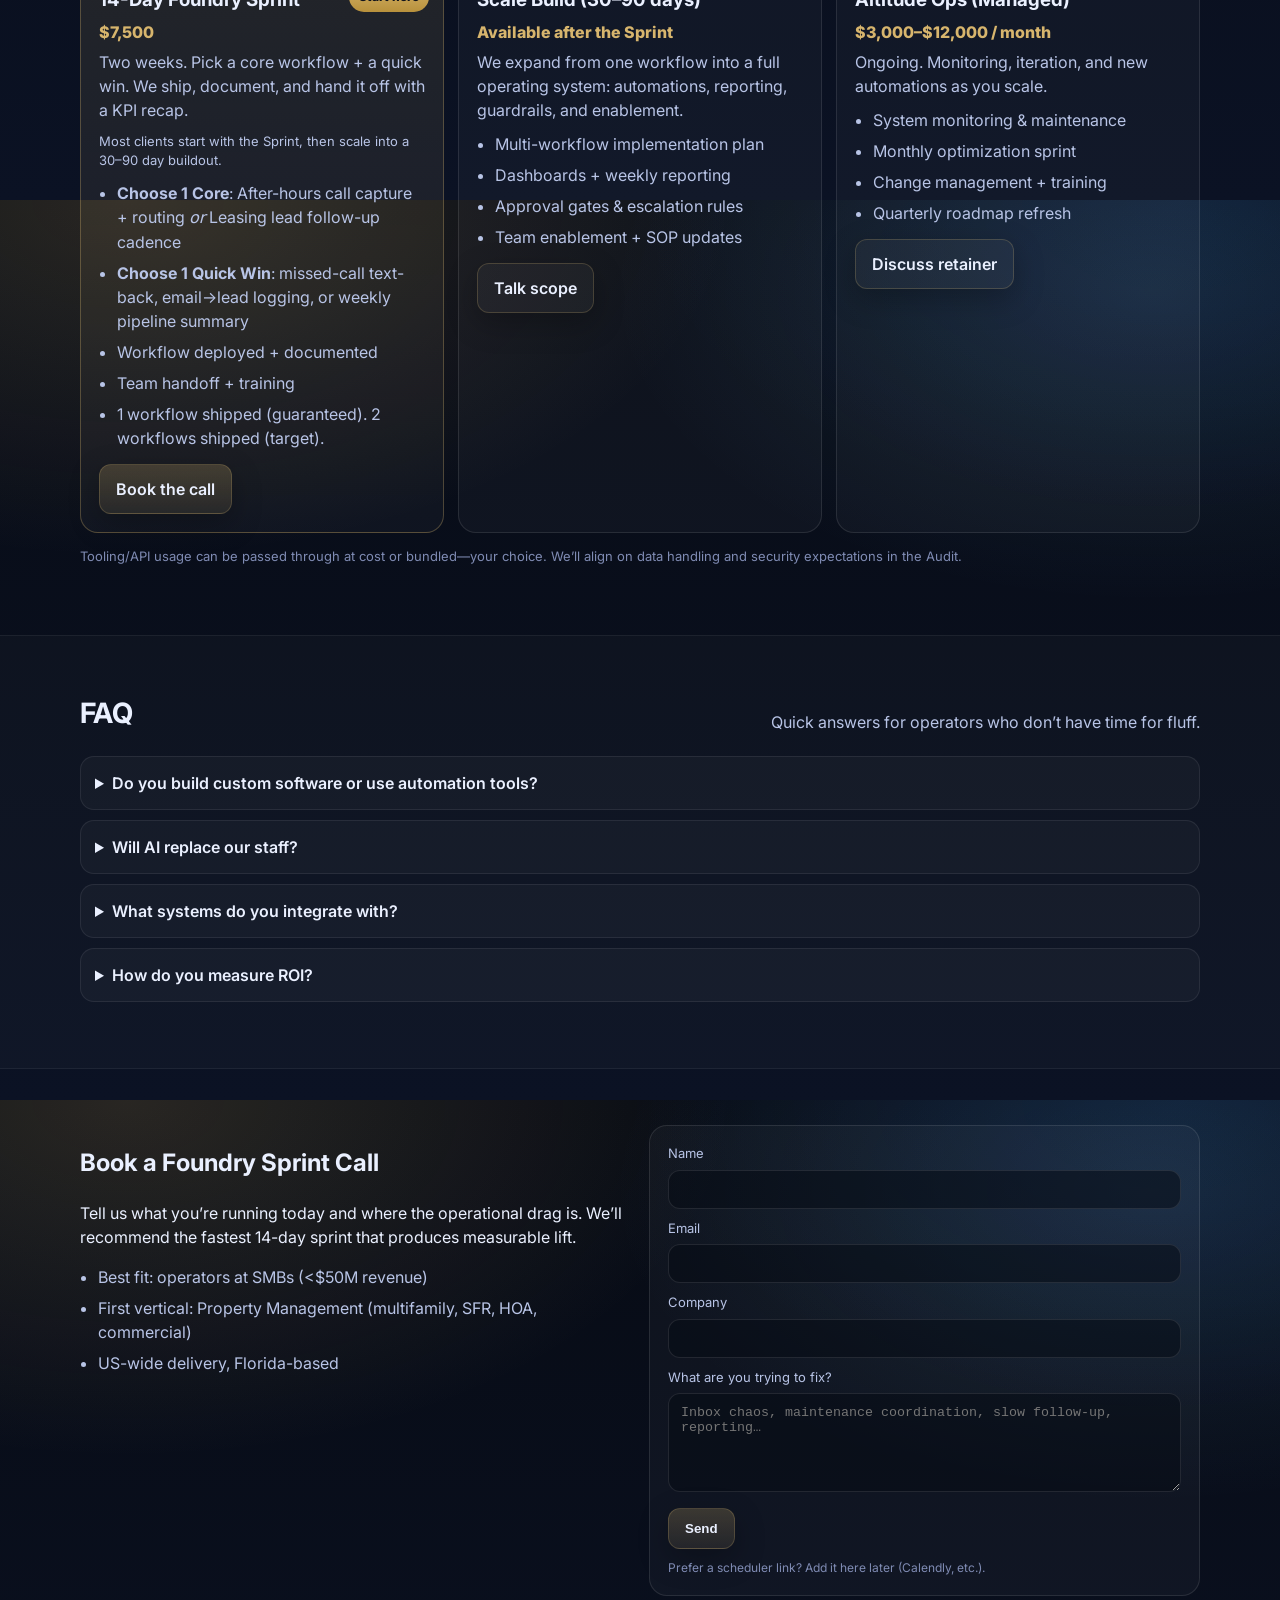
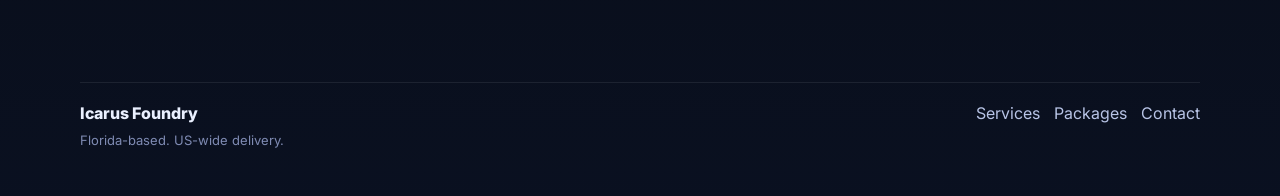
==== commit a77e0643: "Add note: most clients start with sprint then scale" ====
--- a/icarusfoundry-site/index.html
+++ b/icarusfoundry-site/index.html
@@ -174,6 +174,7 @@
               <h3>14-Day Foundry Sprint</h3>
               <div class="price__range">$7,500</div>
               <p>Two weeks. Pick a core workflow + a quick win. We ship, document, and hand it off with a KPI recap.</p>
+              <p class="fineprint">Most clients start with the Sprint, then scale into a 30–90 day buildout.</p>
             </div>
             <ul>
               <li><strong>Choose 1 Core</strong>: After-hours call capture + routing <em>or</em> Leasing lead follow-up cadence</li>
